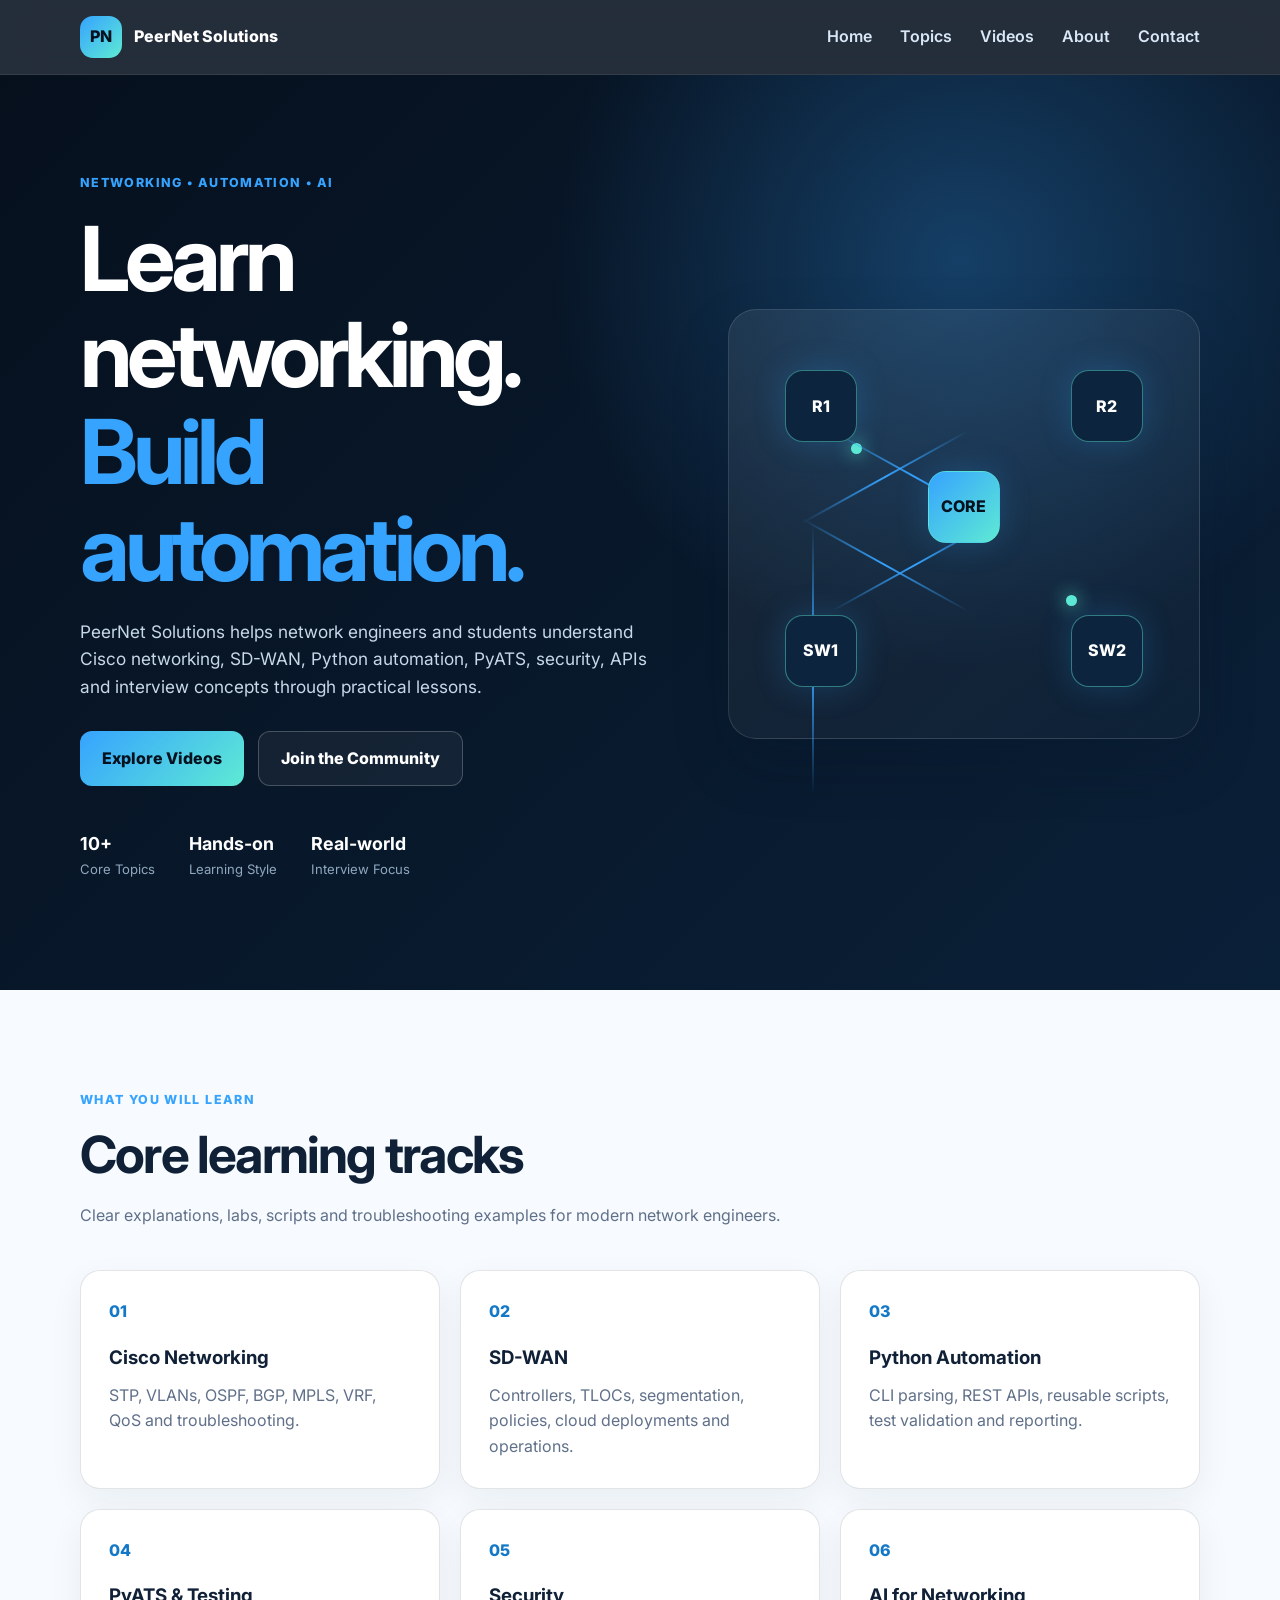
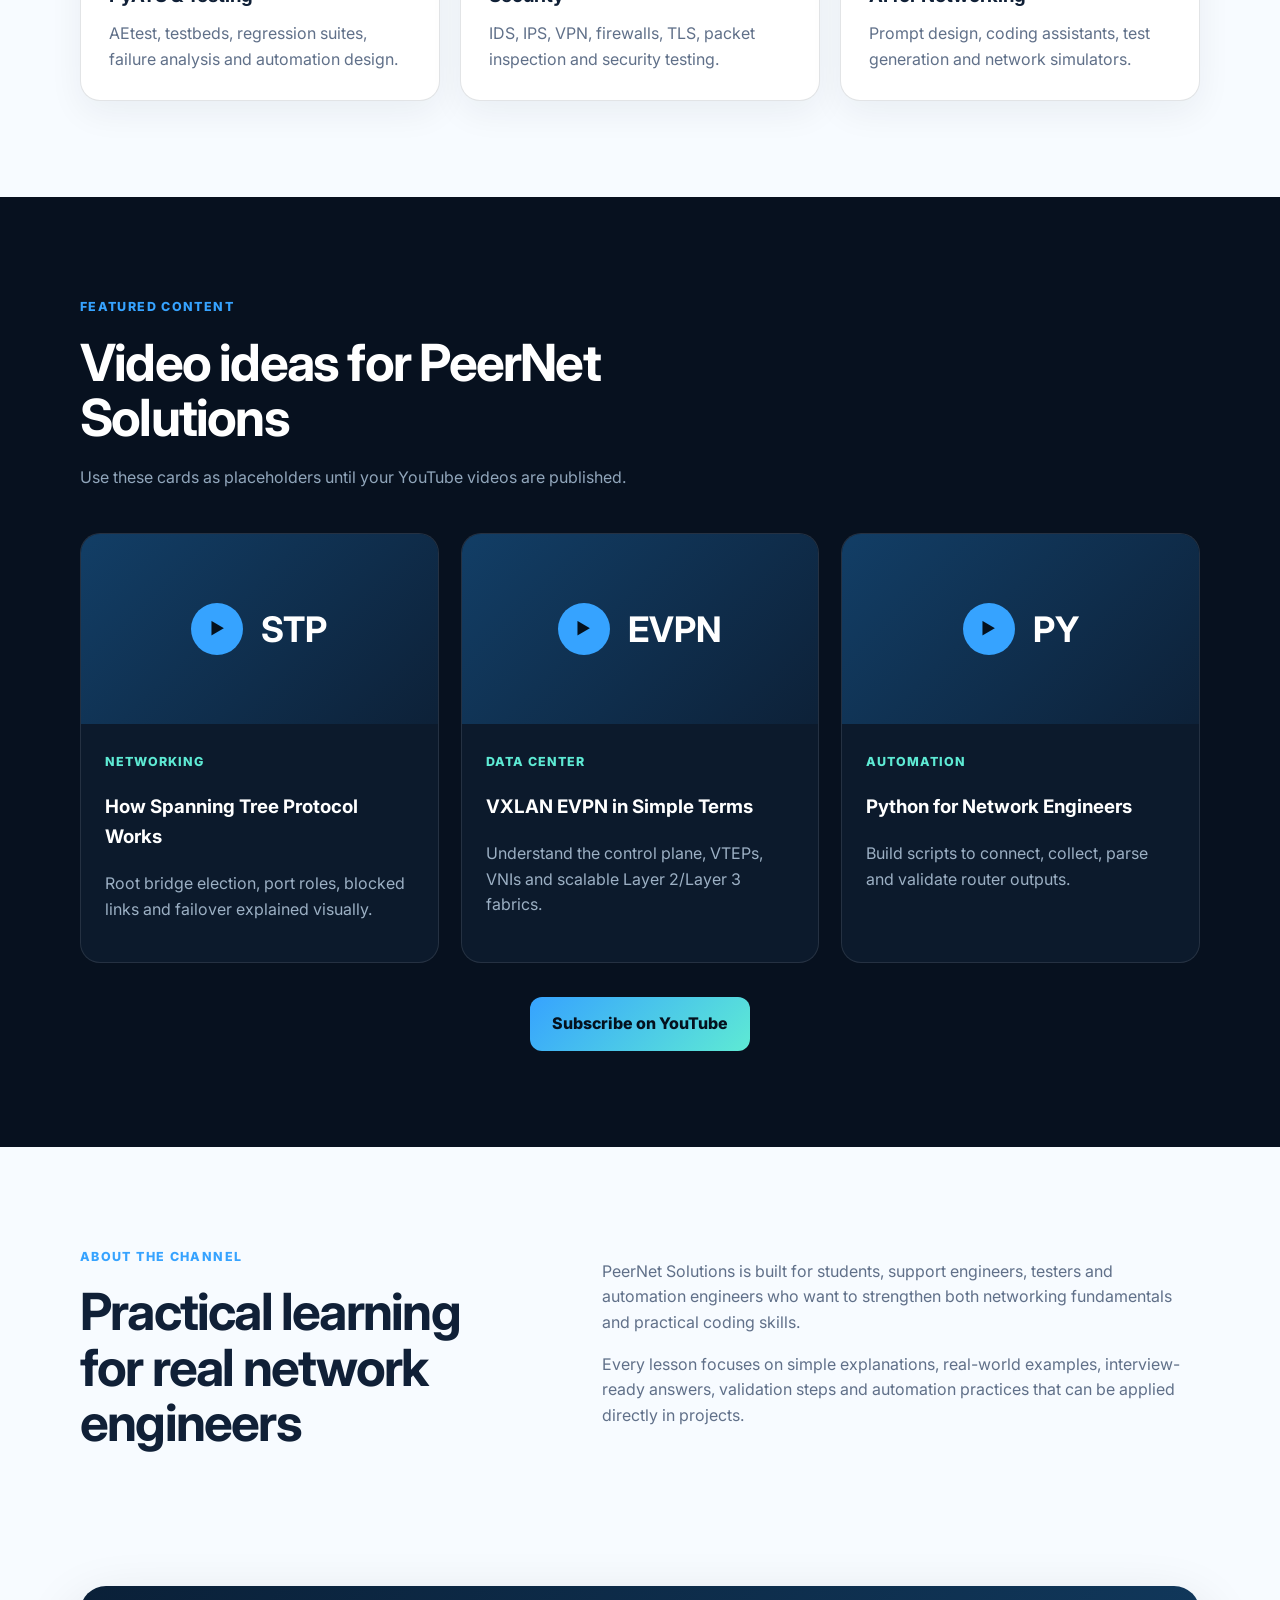
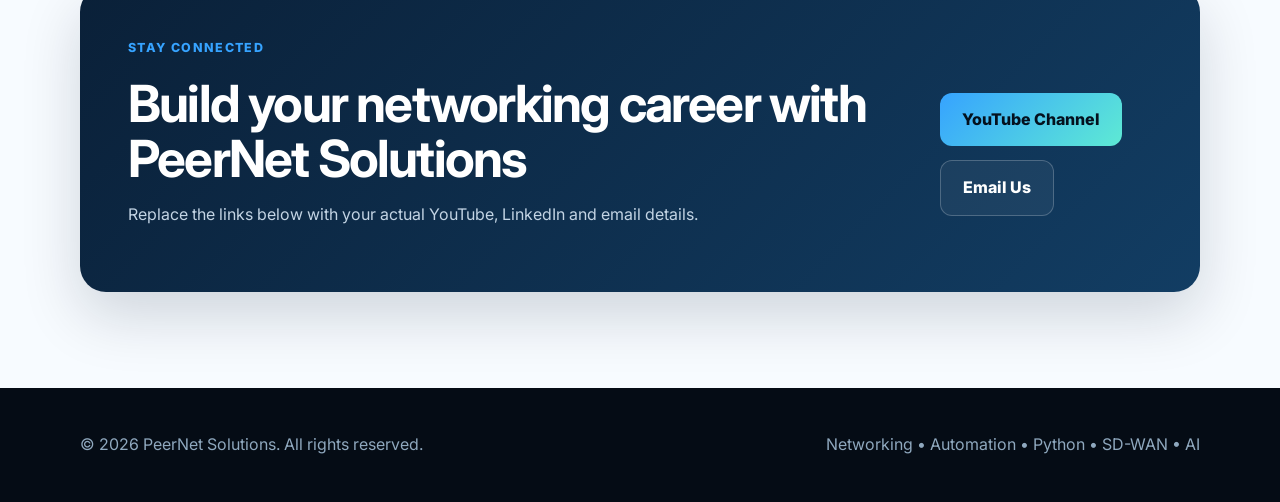
==== index.html @ da724062 "PeerNet Solutions website" ====
<!DOCTYPE html>
<html lang="en">
<head>
  <meta charset="UTF-8" />
  <meta name="viewport" content="width=device-width, initial-scale=1.0" />
  <meta name="description" content="PeerNet Solutions - Networking, Python Automation, SD-WAN, Security, AI and Interview Preparation." />
  <title>PeerNet Solutions</title>
  <link rel="preconnect" href="https://fonts.googleapis.com">
  <link rel="preconnect" href="https://fonts.gstatic.com" crossorigin>
  <link href="https://fonts.googleapis.com/css2?family=Inter:wght@400;500;600;700;800&display=swap" rel="stylesheet">
  <link rel="stylesheet" href="styles.css" />
</head>
<body>
  <header class="site-header">
    <div class="container nav-wrap">
      <a class="brand" href="#home" aria-label="PeerNet Solutions home">
        <span class="brand-mark">PN</span>
        <span>PeerNet Solutions</span>
      </a>
      <button class="menu-toggle" aria-label="Toggle navigation">☰</button>
      <nav class="nav-links">
        <a href="#home">Home</a>
        <a href="#topics">Topics</a>
        <a href="#videos">Videos</a>
        <a href="#about">About</a>
        <a href="#contact">Contact</a>
      </nav>
    </div>
  </header>

  <main>
    <section id="home" class="hero">
      <div class="container hero-grid">
        <div class="hero-copy">
          <span class="eyebrow">Networking • Automation • AI</span>
          <h1>Learn networking.<br><span>Build automation.</span></h1>
          <p>
            PeerNet Solutions helps network engineers and students understand Cisco networking,
            SD-WAN, Python automation, PyATS, security, APIs and interview concepts through practical lessons.
          </p>
          <div class="hero-actions">
            <a class="btn btn-primary" href="#videos">Explore Videos</a>
            <a class="btn btn-secondary" href="#contact">Join the Community</a>
          </div>
          <div class="hero-stats">
            <div><strong>10+</strong><span>Core Topics</span></div>
            <div><strong>Hands-on</strong><span>Learning Style</span></div>
            <div><strong>Real-world</strong><span>Interview Focus</span></div>
          </div>
        </div>
        <div class="hero-visual" aria-label="Network topology illustration">
          <div class="network-card">
            <div class="node core">CORE</div>
            <div class="node left-top">R1</div>
            <div class="node right-top">R2</div>
            <div class="node left-bottom">SW1</div>
            <div class="node right-bottom">SW2</div>
            <span class="line l1"></span><span class="line l2"></span>
            <span class="line l3"></span><span class="line l4"></span>
            <span class="line l5"></span>
            <div class="pulse p1"></div><div class="pulse p2"></div>
          </div>
        </div>
      </div>
    </section>

    <section id="topics" class="section">
      <div class="container">
        <div class="section-heading">
          <span class="eyebrow">What you will learn</span>
          <h2>Core learning tracks</h2>
          <p>Clear explanations, labs, scripts and troubleshooting examples for modern network engineers.</p>
        </div>
        <div class="cards-grid">
          <article class="topic-card"><span>01</span><h3>Cisco Networking</h3><p>STP, VLANs, OSPF, BGP, MPLS, VRF, QoS and troubleshooting.</p></article>
          <article class="topic-card"><span>02</span><h3>SD-WAN</h3><p>Controllers, TLOCs, segmentation, policies, cloud deployments and operations.</p></article>
          <article class="topic-card"><span>03</span><h3>Python Automation</h3><p>CLI parsing, REST APIs, reusable scripts, test validation and reporting.</p></article>
          <article class="topic-card"><span>04</span><h3>PyATS & Testing</h3><p>AEtest, testbeds, regression suites, failure analysis and automation design.</p></article>
          <article class="topic-card"><span>05</span><h3>Security</h3><p>IDS, IPS, VPN, firewalls, TLS, packet inspection and security testing.</p></article>
          <article class="topic-card"><span>06</span><h3>AI for Networking</h3><p>Prompt design, coding assistants, test generation and network simulators.</p></article>
        </div>
      </div>
    </section>

    <section id="videos" class="section section-dark">
      <div class="container">
        <div class="section-heading light">
          <span class="eyebrow">Featured content</span>
          <h2>Video ideas for PeerNet Solutions</h2>
          <p>Use these cards as placeholders until your YouTube videos are published.</p>
        </div>
        <div class="video-grid">
          <article class="video-card">
            <div class="video-thumb"><span class="play">▶</span><strong>STP</strong></div>
            <div class="video-body"><span>Networking</span><h3>How Spanning Tree Protocol Works</h3><p>Root bridge election, port roles, blocked links and failover explained visually.</p></div>
          </article>
          <article class="video-card">
            <div class="video-thumb"><span class="play">▶</span><strong>EVPN</strong></div>
            <div class="video-body"><span>Data Center</span><h3>VXLAN EVPN in Simple Terms</h3><p>Understand the control plane, VTEPs, VNIs and scalable Layer 2/Layer 3 fabrics.</p></div>
          </article>
          <article class="video-card">
            <div class="video-thumb"><span class="play">▶</span><strong>PY</strong></div>
            <div class="video-body"><span>Automation</span><h3>Python for Network Engineers</h3><p>Build scripts to connect, collect, parse and validate router outputs.</p></div>
          </article>
        </div>
        <div class="center"><a class="btn btn-primary" href="#contact">Subscribe on YouTube</a></div>
      </div>
    </section>

    <section id="about" class="section">
      <div class="container about-grid">
        <div>
          <span class="eyebrow">About the channel</span>
          <h2>Practical learning for real network engineers</h2>
        </div>
        <div class="about-copy">
          <p>
            PeerNet Solutions is built for students, support engineers, testers and automation engineers
            who want to strengthen both networking fundamentals and practical coding skills.
          </p>
          <p>
            Every lesson focuses on simple explanations, real-world examples, interview-ready answers,
            validation steps and automation practices that can be applied directly in projects.
          </p>
        </div>
      </div>
    </section>

    <section id="contact" class="section contact-section">
      <div class="container contact-card">
        <div>
          <span class="eyebrow">Stay connected</span>
          <h2>Build your networking career with PeerNet Solutions</h2>
          <p>Replace the links below with your actual YouTube, LinkedIn and email details.</p>
        </div>
        <div class="contact-actions">
          <a class="btn btn-primary" href="https://www.youtube.com/" target="_blank" rel="noopener">YouTube Channel</a>
          <a class="btn btn-secondary" href="mailto:hello@peernetsolutions.com">Email Us</a>
        </div>
      </div>
    </section>
  </main>

  <footer>
    <div class="container footer-wrap">
      <p>© <span id="year"></span> PeerNet Solutions. All rights reserved.</p>
      <p>Networking • Automation • Python • SD-WAN • AI</p>
    </div>
  </footer>

  <script src="script.js"></script>
</body>
</html>
---- styles.css ----
:root {
  --bg: #07111f;
  --bg-soft: #0c1a2c;
  --card: #10233b;
  --text: #102037;
  --muted: #607089;
  --white: #ffffff;
  --primary: #36a3ff;
  --primary-dark: #1378c7;
  --accent: #5eead4;
  --border: rgba(16, 32, 55, 0.12);
  --shadow: 0 24px 60px rgba(6, 19, 35, 0.16);
}
* { box-sizing: border-box; }
html { scroll-behavior: smooth; }
body { margin: 0; font-family: Inter, system-ui, sans-serif; color: var(--text); background: #f7fbff; line-height: 1.6; }
a { color: inherit; text-decoration: none; }
.container { width: min(1120px, calc(100% - 40px)); margin: 0 auto; }
.site-header { position: sticky; top: 0; z-index: 100; background: rgba(7,17,31,.88); backdrop-filter: blur(16px); border-bottom: 1px solid rgba(255,255,255,.08); }
.nav-wrap { min-height: 74px; display: flex; align-items: center; justify-content: space-between; }
.brand { display: flex; align-items: center; gap: 12px; color: white; font-weight: 800; }
.brand-mark { display: grid; place-items: center; width: 42px; height: 42px; border-radius: 13px; background: linear-gradient(135deg, var(--primary), var(--accent)); color: #04111e; }
.nav-links { display: flex; gap: 28px; color: #d9e8f7; font-weight: 600; }
.nav-links a:hover { color: white; }
.menu-toggle { display:none; background:none; border:0; color:white; font-size:28px; }
.hero { color: white; background: radial-gradient(circle at 75% 20%, rgba(54,163,255,.28), transparent 34%), linear-gradient(135deg, #06101d, #0a2038); padding: 94px 0 110px; overflow:hidden; }
.hero-grid { display:grid; grid-template-columns: 1.1fr .9fr; align-items:center; gap:70px; }
.eyebrow { display:inline-block; color: var(--primary); font-weight:800; letter-spacing:.11em; text-transform:uppercase; font-size:.78rem; }
.hero h1, .section h2 { margin:16px 0 20px; line-height:1.08; }
.hero h1 { font-size: clamp(3rem, 7vw, 5.8rem); letter-spacing:-.055em; }
.hero h1 span { color: var(--primary); }
.hero p { font-size:1.08rem; color:#c7d8e8; max-width:670px; }
.hero-actions, .contact-actions { display:flex; flex-wrap:wrap; gap:14px; margin-top:30px; }
.btn { display:inline-flex; align-items:center; justify-content:center; padding:14px 22px; border-radius:12px; font-weight:800; transition:.2s ease; }
.btn:hover { transform: translateY(-2px); }
.btn-primary { color:#04111e; background:linear-gradient(135deg,var(--primary),var(--accent)); }
.btn-secondary { color:inherit; border:1px solid rgba(255,255,255,.22); background:rgba(255,255,255,.05); }
.hero-stats { display:flex; gap:34px; margin-top:44px; }
.hero-stats div { display:flex; flex-direction:column; }
.hero-stats strong { font-size:1.12rem; }
.hero-stats span { color:#8fa8be; font-size:.82rem; }
.network-card { position:relative; min-height:430px; border:1px solid rgba(255,255,255,.12); border-radius:28px; background:linear-gradient(145deg,rgba(255,255,255,.08),rgba(255,255,255,.02)); box-shadow:var(--shadow); }
.node { position:absolute; z-index:3; width:72px; height:72px; display:grid; place-items:center; border-radius:18px; background:#0c243d; border:1px solid rgba(94,234,212,.45); box-shadow:0 0 32px rgba(54,163,255,.22); font-weight:800; }
.core { left:50%; top:46%; transform:translate(-50%,-50%); background:linear-gradient(135deg,var(--primary),var(--accent)); color:#04111e; }
.left-top{left:12%;top:14%}.right-top{right:12%;top:14%}.left-bottom{left:12%;bottom:12%}.right-bottom{right:12%;bottom:12%}
.line { position:absolute; z-index:1; height:2px; background:linear-gradient(90deg,transparent,var(--primary),transparent); transform-origin:left center; }
.l1{width:190px;left:22%;top:28%;transform:rotate(29deg)}.l2{width:190px;left:51%;top:28%;transform:rotate(151deg)}.l3{width:190px;left:22%;top:70%;transform:rotate(-29deg)}.l4{width:190px;left:51%;top:70%;transform:rotate(209deg)}.l5{width:270px;left:18%;top:50%;transform:rotate(90deg)}
.pulse { position:absolute; width:11px; height:11px; border-radius:50%; background:var(--accent); box-shadow:0 0 18px var(--accent); animation:pulse 2.4s infinite ease-in-out; }.p1{left:26%;top:31%}.p2{right:26%;bottom:31%;animation-delay:1.2s}
@keyframes pulse { 0%,100%{transform:scale(.8);opacity:.4}50%{transform:scale(1.45);opacity:1} }
.section { padding:96px 0; }
.section-heading { max-width:700px; margin-bottom:42px; }
.section h2 { font-size:clamp(2rem,4vw,3.4rem); letter-spacing:-.035em; }
.section-heading p, .about-copy p { color:var(--muted); }
.cards-grid { display:grid; grid-template-columns:repeat(3,1fr); gap:20px; }
.topic-card { padding:28px; background:white; border:1px solid var(--border); border-radius:20px; box-shadow:0 12px 35px rgba(8,29,51,.06); }
.topic-card span { color:var(--primary-dark); font-weight:800; }
.topic-card h3 { margin:18px 0 10px; }
.topic-card p { color:var(--muted); margin:0; }
.section-dark { background:var(--bg); color:white; }
.section-heading.light p { color:#91a6bb; }
.video-grid { display:grid; grid-template-columns:repeat(3,1fr); gap:22px; }
.video-card { overflow:hidden; border:1px solid rgba(255,255,255,.1); border-radius:20px; background:var(--bg-soft); }
.video-thumb { min-height:190px; display:flex; align-items:center; justify-content:center; gap:18px; background:linear-gradient(135deg,#123e66,#0d2138); font-size:2.2rem; }
.play { display:grid; place-items:center; width:52px; height:52px; border-radius:50%; background:var(--primary); color:#04111e; font-size:1rem; }
.video-body { padding:24px; }
.video-body span { color:var(--accent); font-size:.78rem; font-weight:800; text-transform:uppercase; letter-spacing:.08em; }
.video-body p { color:#9cb0c4; }
.center { text-align:center; margin-top:34px; }
.about-grid { display:grid; grid-template-columns:.85fr 1.15fr; gap:80px; align-items:start; }
.contact-section { padding-top:20px; }
.contact-card { padding:48px; display:flex; align-items:center; justify-content:space-between; gap:30px; border-radius:26px; color:white; background:linear-gradient(135deg,#0a2038,#123d63); box-shadow:var(--shadow); }
.contact-card h2 { margin-bottom:10px; }.contact-card p{color:#c3d4e4}.contact-card .btn-secondary{color:white}
footer { background:#050c15; color:#8fa8be; padding:28px 0; }
.footer-wrap { display:flex; justify-content:space-between; gap:20px; }
@media(max-width:900px){.hero-grid,.about-grid{grid-template-columns:1fr}.cards-grid,.video-grid{grid-template-columns:1fr 1fr}.hero-visual{max-width:620px}.contact-card{align-items:flex-start;flex-direction:column}.nav-links{display:none;position:absolute;top:74px;left:0;right:0;padding:20px;background:#07111f;flex-direction:column}.nav-links.open{display:flex}.menu-toggle{display:block}}
@media(max-width:620px){.cards-grid,.video-grid{grid-template-columns:1fr}.hero{padding-top:70px}.hero-stats{flex-direction:column;gap:12px}.network-card{min-height:340px}.line{display:none}.contact-card{padding:30px}.footer-wrap{flex-direction:column}.container{width:min(100% - 26px,1120px)}}
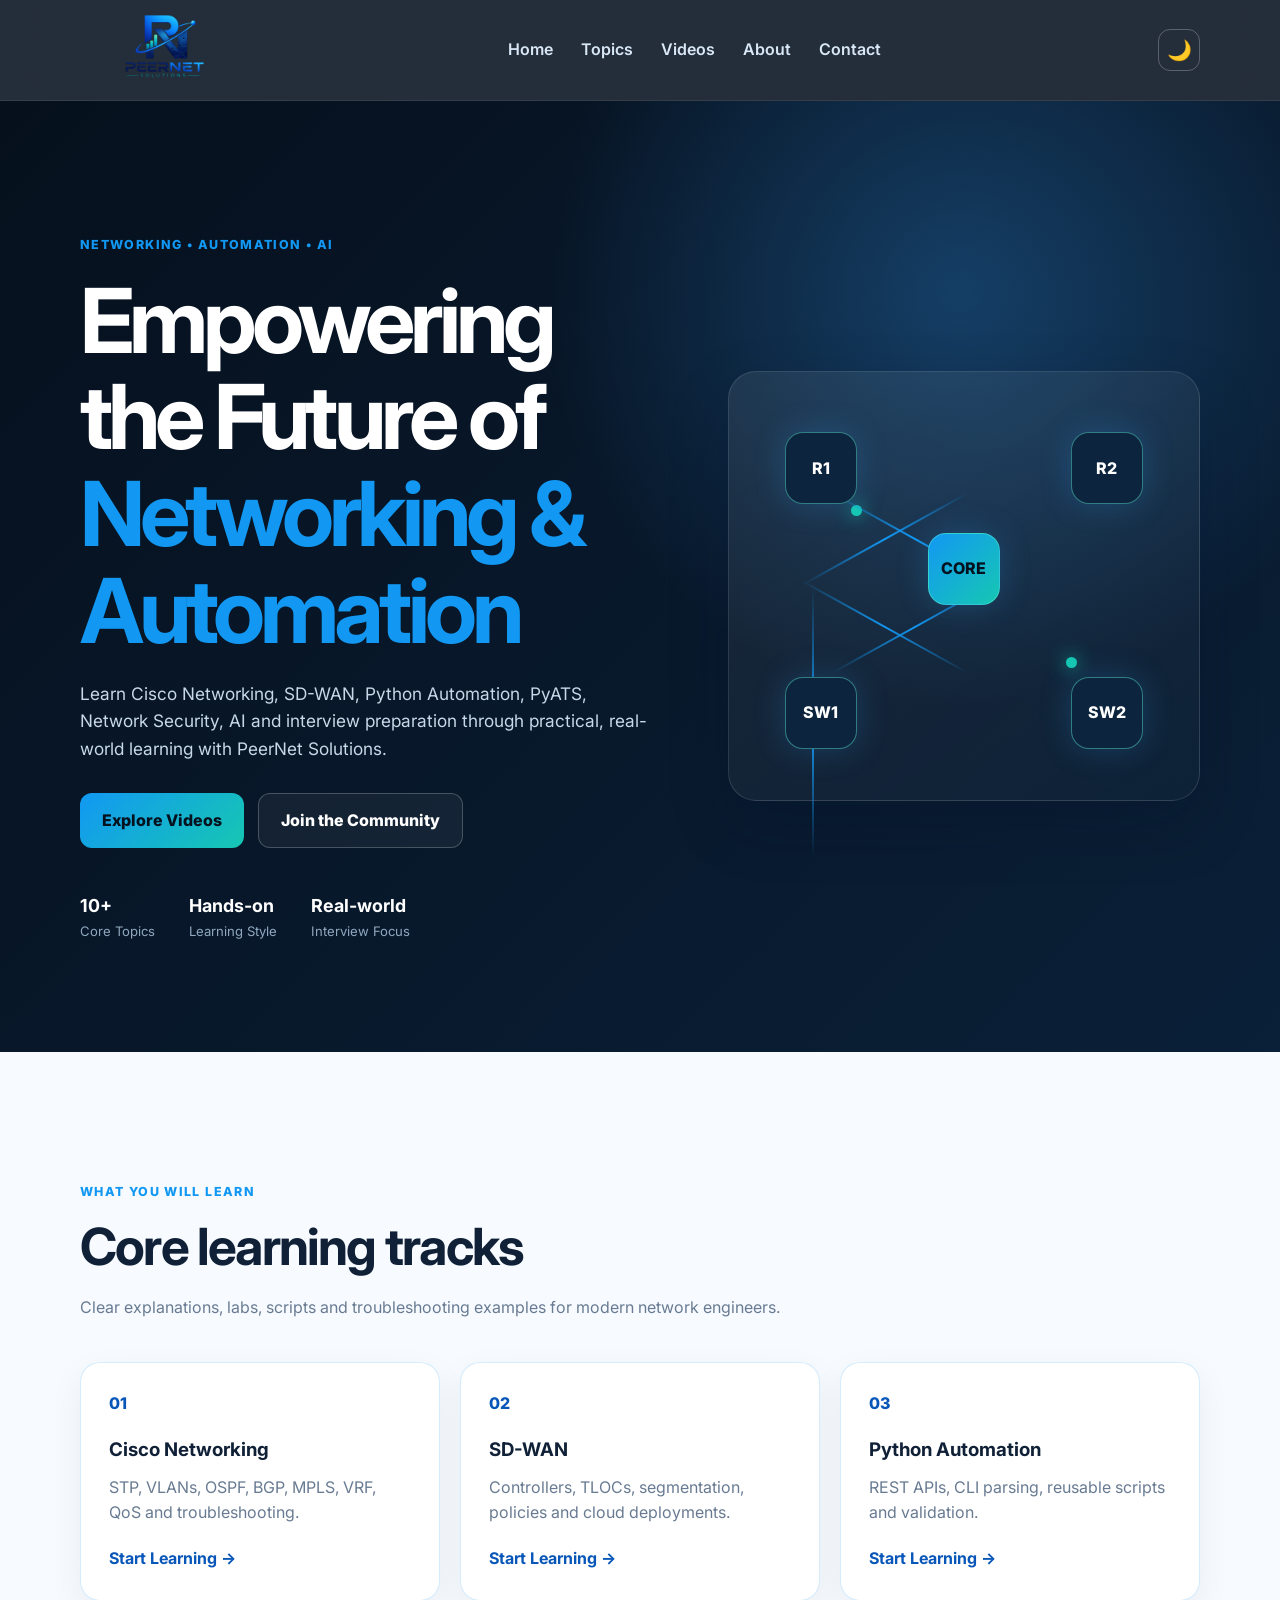
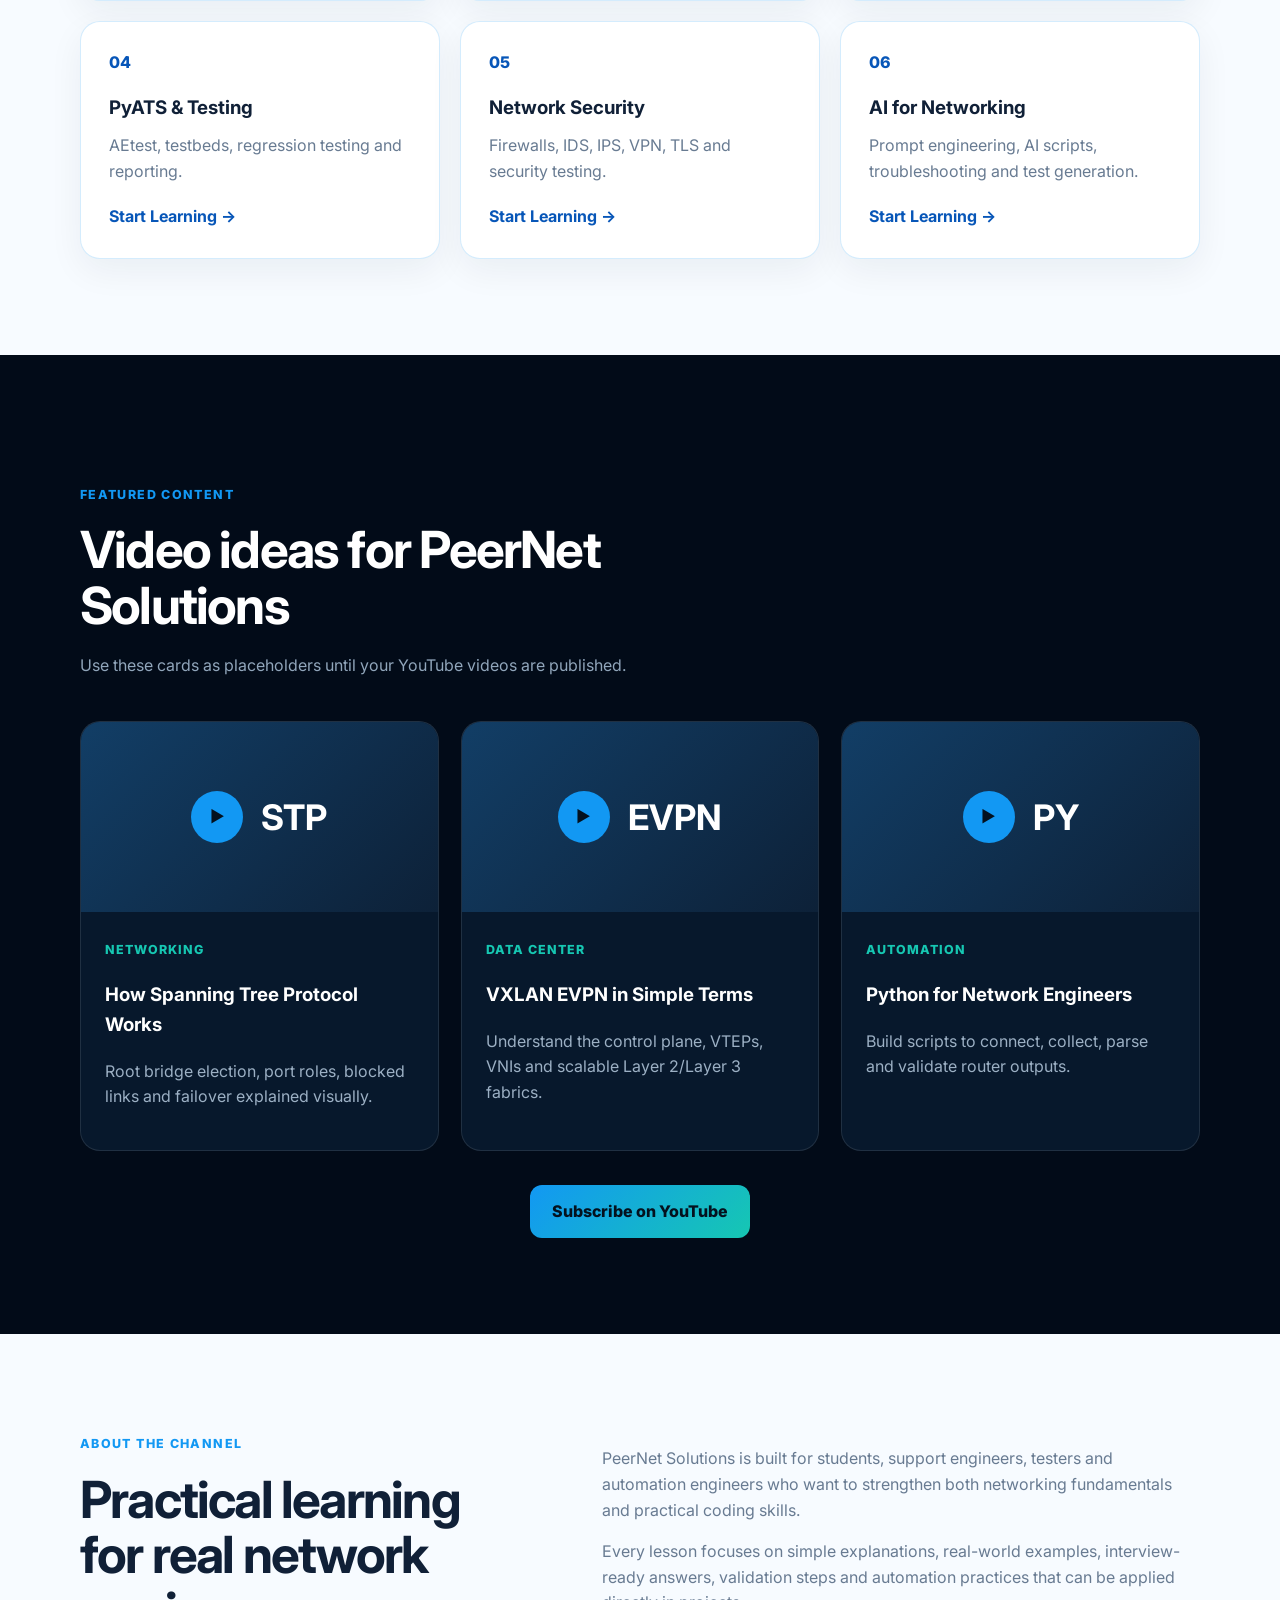
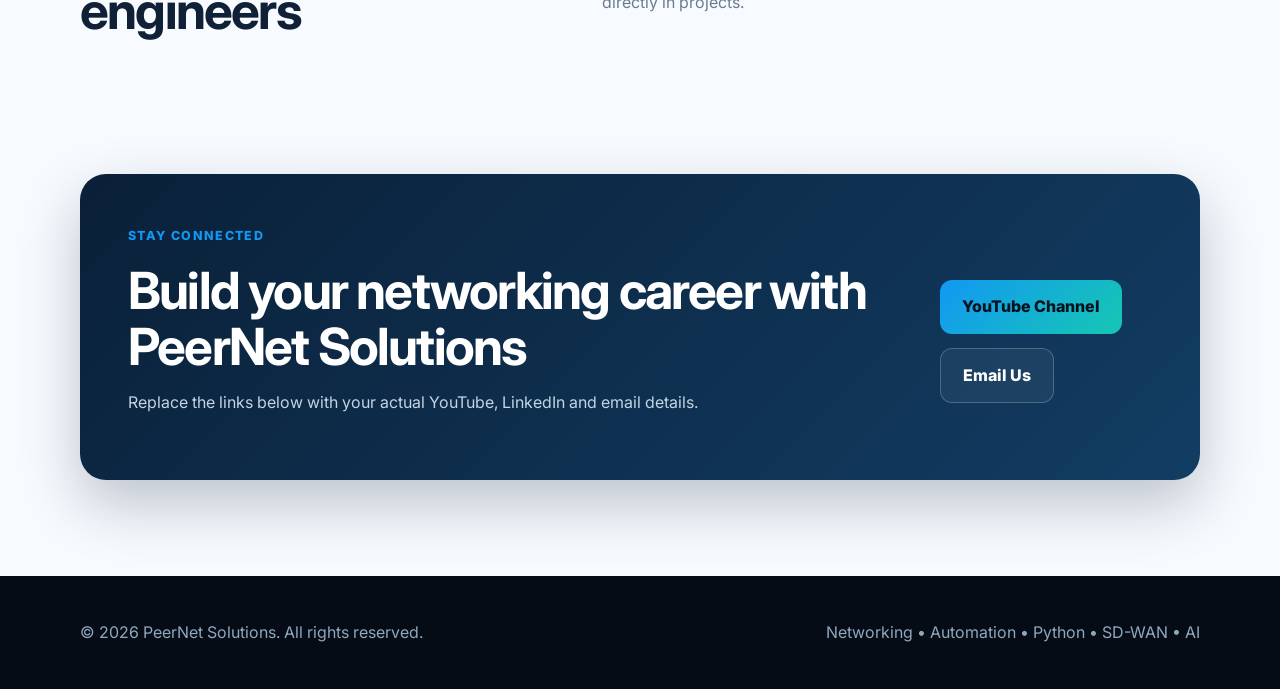
==== commit 1dcde459: "PeerNet website redesign with new learning pages" ====
--- a/index.html
+++ b/index.html
@@ -8,61 +8,102 @@
   <link rel="preconnect" href="https://fonts.googleapis.com">
   <link rel="preconnect" href="https://fonts.gstatic.com" crossorigin>
   <link href="https://fonts.googleapis.com/css2?family=Inter:wght@400;500;600;700;800&display=swap" rel="stylesheet">
+  <link rel="icon" type="image/png" href="images/favicon.png">
   <link rel="stylesheet" href="styles.css" />
 </head>
 <body>
   <header class="site-header">
-    <div class="container nav-wrap">
-      <a class="brand" href="#home" aria-label="PeerNet Solutions home">
-        <span class="brand-mark">PN</span>
-        <span>PeerNet Solutions</span>
-      </a>
-      <button class="menu-toggle" aria-label="Toggle navigation">☰</button>
-      <nav class="nav-links">
-        <a href="#home">Home</a>
-        <a href="#topics">Topics</a>
-        <a href="#videos">Videos</a>
-        <a href="#about">About</a>
-        <a href="#contact">Contact</a>
-      </nav>
+  <div class="container nav-wrap">
+    <a class="brand" href="#home" aria-label="PeerNet Solutions home">
+      <img
+        src="images/PeerNet Solutions.png"
+        alt="PeerNet Solutions"
+        class="brand-logo"
+      >
+    </a>
+
+    <nav class="nav-links" aria-label="Primary navigation">
+      <a href="#home">Home</a>
+      <a href="#topics">Topics</a>
+      <a href="#videos">Videos</a>
+      <a href="#about">About</a>
+      <a href="#contact">Contact</a>
+    </nav>
+        <button
+      id="themeToggle"
+      class="theme-toggle"
+      type="button"
+      aria-label="Toggle dark and light theme"
+    >
+      🌙
+    </button>
+  </div>
+</header>
+
+  <main>
+<section id="home" class="hero">
+  <div class="container hero-grid">
+
+    <div class="hero-copy">
+      <span class="eyebrow">
+        Networking • Automation • AI
+      </span>
+
+      <h1>
+        Empowering the Future of<br>
+        <span>Networking & Automation</span>
+      </h1>
+
+      <p>
+        Learn Cisco Networking, SD-WAN, Python Automation, PyATS,
+        Network Security, AI and interview preparation through practical,
+        real-world learning with PeerNet Solutions.
+      </p>
+
+      <div class="hero-actions">
+        <a class="btn btn-primary" href="#videos">Explore Videos</a>
+        <a class="btn btn-secondary" href="#contact">Join the Community</a>
+      </div>
+
+      <div class="hero-stats">
+        <div>
+          <strong>10+</strong>
+          <span>Core Topics</span>
+        </div>
+
+        <div>
+          <strong>Hands-on</strong>
+          <span>Learning Style</span>
+        </div>
+
+        <div>
+          <strong>Real-world</strong>
+          <span>Interview Focus</span>
+        </div>
+      </div>
     </div>
-  </header>
-
-  <main>
-    <section id="home" class="hero">
-      <div class="container hero-grid">
-        <div class="hero-copy">
-          <span class="eyebrow">Networking • Automation • AI</span>
-          <h1>Learn networking.<br><span>Build automation.</span></h1>
-          <p>
-            PeerNet Solutions helps network engineers and students understand Cisco networking,
-            SD-WAN, Python automation, PyATS, security, APIs and interview concepts through practical lessons.
-          </p>
-          <div class="hero-actions">
-            <a class="btn btn-primary" href="#videos">Explore Videos</a>
-            <a class="btn btn-secondary" href="#contact">Join the Community</a>
-          </div>
-          <div class="hero-stats">
-            <div><strong>10+</strong><span>Core Topics</span></div>
-            <div><strong>Hands-on</strong><span>Learning Style</span></div>
-            <div><strong>Real-world</strong><span>Interview Focus</span></div>
-          </div>
-        </div>
-        <div class="hero-visual" aria-label="Network topology illustration">
-          <div class="network-card">
-            <div class="node core">CORE</div>
-            <div class="node left-top">R1</div>
-            <div class="node right-top">R2</div>
-            <div class="node left-bottom">SW1</div>
-            <div class="node right-bottom">SW2</div>
-            <span class="line l1"></span><span class="line l2"></span>
-            <span class="line l3"></span><span class="line l4"></span>
-            <span class="line l5"></span>
-            <div class="pulse p1"></div><div class="pulse p2"></div>
-          </div>
-        </div>
-      </div>
-    </section>
+
+    <div class="hero-visual" aria-label="Network topology illustration">
+      <div class="network-card">
+        <div class="node core">CORE</div>
+        <div class="node left-top">R1</div>
+        <div class="node right-top">R2</div>
+        <div class="node left-bottom">SW1</div>
+        <div class="node right-bottom">SW2</div>
+
+        <span class="line l1"></span>
+        <span class="line l2"></span>
+        <span class="line l3"></span>
+        <span class="line l4"></span>
+        <span class="line l5"></span>
+
+        <div class="pulse p1"></div>
+        <div class="pulse p2"></div>
+      </div>
+    </div>
+
+  </div>
+</section>
 
     <section id="topics" class="section">
       <div class="container">
@@ -72,12 +113,45 @@
           <p>Clear explanations, labs, scripts and troubleshooting examples for modern network engineers.</p>
         </div>
         <div class="cards-grid">
-          <article class="topic-card"><span>01</span><h3>Cisco Networking</h3><p>STP, VLANs, OSPF, BGP, MPLS, VRF, QoS and troubleshooting.</p></article>
-          <article class="topic-card"><span>02</span><h3>SD-WAN</h3><p>Controllers, TLOCs, segmentation, policies, cloud deployments and operations.</p></article>
-          <article class="topic-card"><span>03</span><h3>Python Automation</h3><p>CLI parsing, REST APIs, reusable scripts, test validation and reporting.</p></article>
-          <article class="topic-card"><span>04</span><h3>PyATS & Testing</h3><p>AEtest, testbeds, regression suites, failure analysis and automation design.</p></article>
-          <article class="topic-card"><span>05</span><h3>Security</h3><p>IDS, IPS, VPN, firewalls, TLS, packet inspection and security testing.</p></article>
-          <article class="topic-card"><span>06</span><h3>AI for Networking</h3><p>Prompt design, coding assistants, test generation and network simulators.</p></article>
+          <a href="topics/cisco-networking.html" class="topic-card">
+            <span>01</span>
+            <h3>Cisco Networking</h3>
+            <p>STP, VLANs, OSPF, BGP, MPLS, VRF, QoS and troubleshooting.</p>
+            <strong>Start Learning →</strong>
+          </a>
+          <a href="topics/sdwan.html" class="topic-card">
+            <span>02</span>
+            <h3>SD-WAN</h3>
+            <p>Controllers, TLOCs, segmentation, policies and cloud deployments.</p>
+            <strong>Start Learning →</strong>
+          </a>
+
+          <a href="topics/python-automation.html" class="topic-card">
+            <span>03</span>
+            <h3>Python Automation</h3>
+            <p>REST APIs, CLI parsing, reusable scripts and validation.</p>
+            <strong>Start Learning →</strong>
+          </a>
+          <a href="topics/pyats-testing.html" class="topic-card">
+            <span>04</span>
+            <h3>PyATS & Testing</h3>
+            <p>AEtest, testbeds, regression testing and reporting.</p>
+            <strong>Start Learning →</strong>
+          </a>
+
+          <a href="topics/network-security.html" class="topic-card">
+            <span>05</span>
+            <h3>Network Security</h3>
+            <p>Firewalls, IDS, IPS, VPN, TLS and security testing.</p>
+            <strong>Start Learning →</strong>
+          </a>
+
+          <a href="topics/ai-networking.html" class="topic-card">
+            <span>06</span>
+            <h3>AI for Networking</h3>
+            <p>Prompt engineering, AI scripts, troubleshooting and test generation.</p>
+            <strong>Start Learning →</strong>
+          </a>
         </div>
       </div>
     </section>
--- a/styles.css
+++ b/styles.css
@@ -1,4 +1,4 @@
-:root {
+/* :root {
   --bg: #07111f;
   --bg-soft: #0c1a2c;
   --card: #10233b;
@@ -10,20 +10,83 @@
   --accent: #5eead4;
   --border: rgba(16, 32, 55, 0.12);
   --shadow: 0 24px 60px rgba(6, 19, 35, 0.16);
+} */
+:root {
+  --bg: #020b18;
+  --bg-soft: #07182c;
+  --card: #0d223b;
+
+  --text: #102037;
+  --muted: #687b92;
+  --white: #ffffff;
+
+  --primary: #1298f3;
+  --primary-dark: #0756b8;
+  --accent: #16c7b2;
+
+  --border: rgba(18, 152, 243, 0.18);
+  --shadow: 0 24px 60px rgba(0, 16, 40, 0.24);
 }
 * { box-sizing: border-box; }
 html { scroll-behavior: smooth; }
 body { margin: 0; font-family: Inter, system-ui, sans-serif; color: var(--text); background: #f7fbff; line-height: 1.6; }
+/* body { margin: 0; font-family: Inter, system-ui, sans-serif; color: var(--text); background: #abb3be; line-height: 1.6; } */
+
 a { color: inherit; text-decoration: none; }
 .container { width: min(1120px, calc(100% - 40px)); margin: 0 auto; }
 .site-header { position: sticky; top: 0; z-index: 100; background: rgba(7,17,31,.88); backdrop-filter: blur(16px); border-bottom: 1px solid rgba(255,255,255,.08); }
-.nav-wrap { min-height: 74px; display: flex; align-items: center; justify-content: space-between; }
-.brand { display: flex; align-items: center; gap: 12px; color: white; font-weight: 800; }
-.brand-mark { display: grid; place-items: center; width: 42px; height: 42px; border-radius: 13px; background: linear-gradient(135deg, var(--primary), var(--accent)); color: #04111e; }
-.nav-links { display: flex; gap: 28px; color: #d9e8f7; font-weight: 600; }
+.nav-wrap {
+  min-height: 95px;
+  display: flex;
+  align-items: center;
+  justify-content: space-between;
+  gap: 24px;
+}
+
+.brand {
+  display: flex;
+  align-items: center;
+  text-decoration: none;
+  flex-shrink: 0;
+}
+
+/* .brand-logo {
+  display: block;
+  width: 170px;
+  max-height: 100px;
+  height: auto;
+  object-fit: contain;
+} */
+.brand-logo{
+    width:280px;
+    max-height:100px;
+    height:auto;
+    object-fit:contain;
+    transition:0.3s ease;
+}
+
+.brand-logo:hover{
+    transform:scale(1.03);
+}
+.btn-primary {
+  color: #ffffff;
+  background: linear-gradient(
+    135deg,
+    #0756b8,
+    #1298f3,
+    #16c7b2
+  );
+}
+.nav-links {
+  display: flex;
+  align-items: center;
+  gap: 28px;
+  color: #d9e8f7;
+  font-weight: 600;
+}
 .nav-links a:hover { color: white; }
 .menu-toggle { display:none; background:none; border:0; color:white; font-size:28px; }
-.hero { color: white; background: radial-gradient(circle at 75% 20%, rgba(54,163,255,.28), transparent 34%), linear-gradient(135deg, #06101d, #0a2038); padding: 94px 0 110px; overflow:hidden; }
+.hero { color: white; background: radial-gradient(circle at 75% 20%, rgba(54,163,255,.28), transparent 34%), linear-gradient(135deg, #06101d, #0a2038); padding: 130px 0 110px; overflow:hidden; }
 .hero-grid { display:grid; grid-template-columns: 1.1fr .9fr; align-items:center; gap:70px; }
 .eyebrow { display:inline-block; color: var(--primary); font-weight:800; letter-spacing:.11em; text-transform:uppercase; font-size:.78rem; }
 .hero h1, .section h2 { margin:16px 0 20px; line-height:1.08; }
@@ -48,7 +111,7 @@
 .pulse { position:absolute; width:11px; height:11px; border-radius:50%; background:var(--accent); box-shadow:0 0 18px var(--accent); animation:pulse 2.4s infinite ease-in-out; }.p1{left:26%;top:31%}.p2{right:26%;bottom:31%;animation-delay:1.2s}
 @keyframes pulse { 0%,100%{transform:scale(.8);opacity:.4}50%{transform:scale(1.45);opacity:1} }
 .section { padding:96px 0; }
-.section-heading { max-width:700px; margin-bottom:42px; }
+.section-heading {max-width: 700px;margin-top: 30px;margin-bottom: 42px;}
 .section h2 { font-size:clamp(2rem,4vw,3.4rem); letter-spacing:-.035em; }
 .section-heading p, .about-copy p { color:var(--muted); }
 .cards-grid { display:grid; grid-template-columns:repeat(3,1fr); gap:20px; }
@@ -72,5 +135,223 @@
 .contact-card h2 { margin-bottom:10px; }.contact-card p{color:#c3d4e4}.contact-card .btn-secondary{color:white}
 footer { background:#050c15; color:#8fa8be; padding:28px 0; }
 .footer-wrap { display:flex; justify-content:space-between; gap:20px; }
-@media(max-width:900px){.hero-grid,.about-grid{grid-template-columns:1fr}.cards-grid,.video-grid{grid-template-columns:1fr 1fr}.hero-visual{max-width:620px}.contact-card{align-items:flex-start;flex-direction:column}.nav-links{display:none;position:absolute;top:74px;left:0;right:0;padding:20px;background:#07111f;flex-direction:column}.nav-links.open{display:flex}.menu-toggle{display:block}}
 @media(max-width:620px){.cards-grid,.video-grid{grid-template-columns:1fr}.hero{padding-top:70px}.hero-stats{flex-direction:column;gap:12px}.network-card{min-height:340px}.line{display:none}.contact-card{padding:30px}.footer-wrap{flex-direction:column}.container{width:min(100% - 26px,1120px)}}
+@media (max-width: 768px) {
+  .brand-logo {
+    width: 200px;
+    max-height: 75px;
+  }
+}
+.theme-toggle {
+  background: transparent;
+  border: 1px solid rgba(255, 255, 255, 0.25);
+  color: white;
+  width: 42px;
+  height: 42px;
+  border-radius: 12px;
+  cursor: pointer;
+  font-size: 20px;
+  margin-left: 20px;
+}
+
+body.light-theme {
+  background: #f7fbff;
+  color: #102037;
+}
+
+body.dark-theme {
+  background: #020b18;
+  color: #e7f2ff;
+}
+
+body.dark-theme .section {
+  background: #020b18;
+}
+
+body.dark-theme .topic-card {
+  background: #0d223b;
+  color: #ffffff;
+  border-color: rgba(18, 152, 243, 0.2);
+}
+
+body.dark-theme .topic-card p,
+body.dark-theme .section-heading p,
+body.dark-theme .about-copy p {
+  color: #9fb4c9;
+}
+.lesson-hero {
+  padding: 90px 0 70px;
+  color: white;
+  background:
+    radial-gradient(
+      circle at 75% 20%,
+      rgba(54, 163, 255, 0.28),
+      transparent 34%
+    ),
+    linear-gradient(135deg, #06101d, #0a2038);
+}
+
+.lesson-hero h1 {
+  margin: 16px 0;
+  font-size: clamp(2.6rem, 6vw, 5rem);
+  line-height: 1.1;
+}
+
+.lesson-hero p {
+  max-width: 720px;
+  color: #c7d8e8;
+  font-size: 1.08rem;
+}
+
+.lesson-layout {
+  display: grid;
+  grid-template-columns: 240px minmax(0, 1fr);
+  gap: 55px;
+  align-items: start;
+}
+
+.lesson-menu {
+  position: sticky;
+  top: 105px;
+  padding: 24px;
+  background: white;
+  border: 1px solid var(--border);
+  border-radius: 18px;
+  box-shadow: 0 12px 35px rgba(8, 29, 51, 0.06);
+}
+
+.lesson-menu h3 {
+  margin-top: 0;
+}
+
+.lesson-menu a {
+  display: block;
+  padding: 9px 0;
+  color: var(--muted);
+  font-weight: 600;
+}
+
+.lesson-menu a:hover {
+  color: var(--primary-dark);
+}
+
+.lesson-content section {
+  margin-bottom: 65px;
+  scroll-margin-top: 110px;
+}
+
+.lesson-content h2 {
+  margin-top: 0;
+  font-size: 2rem;
+}
+
+.lesson-content h3 {
+  margin-top: 28px;
+}
+
+.lesson-content p,
+.lesson-content li {
+  color: var(--muted);
+}
+
+.lesson-content pre {
+  overflow-x: auto;
+  margin-top: 22px;
+  padding: 22px;
+  color: #d9e8f7;
+  background: #07111f;
+  border-radius: 14px;
+}
+
+.lesson-content code {
+  font-family: Consolas, Monaco, monospace;
+}
+
+.topic-card {
+  display: block;
+  transition: transform 0.2s ease, box-shadow 0.2s ease;
+}
+
+.topic-card:hover {
+  transform: translateY(-5px);
+  box-shadow: 0 18px 45px rgba(8, 29, 51, 0.12);
+}
+
+.topic-card strong {
+  display: inline-block;
+  margin-top: 20px;
+  color: var(--primary-dark);
+}
+@media (max-width: 900px) {
+  .lesson-layout {
+    grid-template-columns: 1fr;
+  }
+
+  .lesson-menu {
+    position: static;
+  }
+}
+
+@media (max-width: 900px) {
+  .hero-grid,
+  .about-grid {
+    grid-template-columns: 1fr;
+  }
+
+  .cards-grid,
+  .video-grid {
+    grid-template-columns: 1fr 1fr;
+  }
+
+  .hero-visual {
+    max-width: 620px;
+  }
+
+  .contact-card {
+    align-items: flex-start;
+    flex-direction: column;
+  }
+
+  .nav-links {
+    display: none;
+    position: absolute;
+    top: 95px;
+    left: 0;
+    right: 0;
+    padding: 20px;
+    background: #07111f;
+    flex-direction: column;
+  }
+
+  .nav-links.open {
+    display: flex;
+  }
+
+  .menu-toggle {
+    display: block;
+  }
+}
+/* Logo Animarion */
+.brand-logo{
+
+width:170px;
+
+animation:pulse 3s infinite;
+
+}
+
+@keyframes pulse{
+
+0%{
+filter:drop-shadow(0 0 0px #00a8ff);
+}
+
+50%{
+filter:drop-shadow(0 0 18px #00a8ff);
+}
+
+100%{
+filter:drop-shadow(0 0 0px #00a8ff);
+}
+
+}
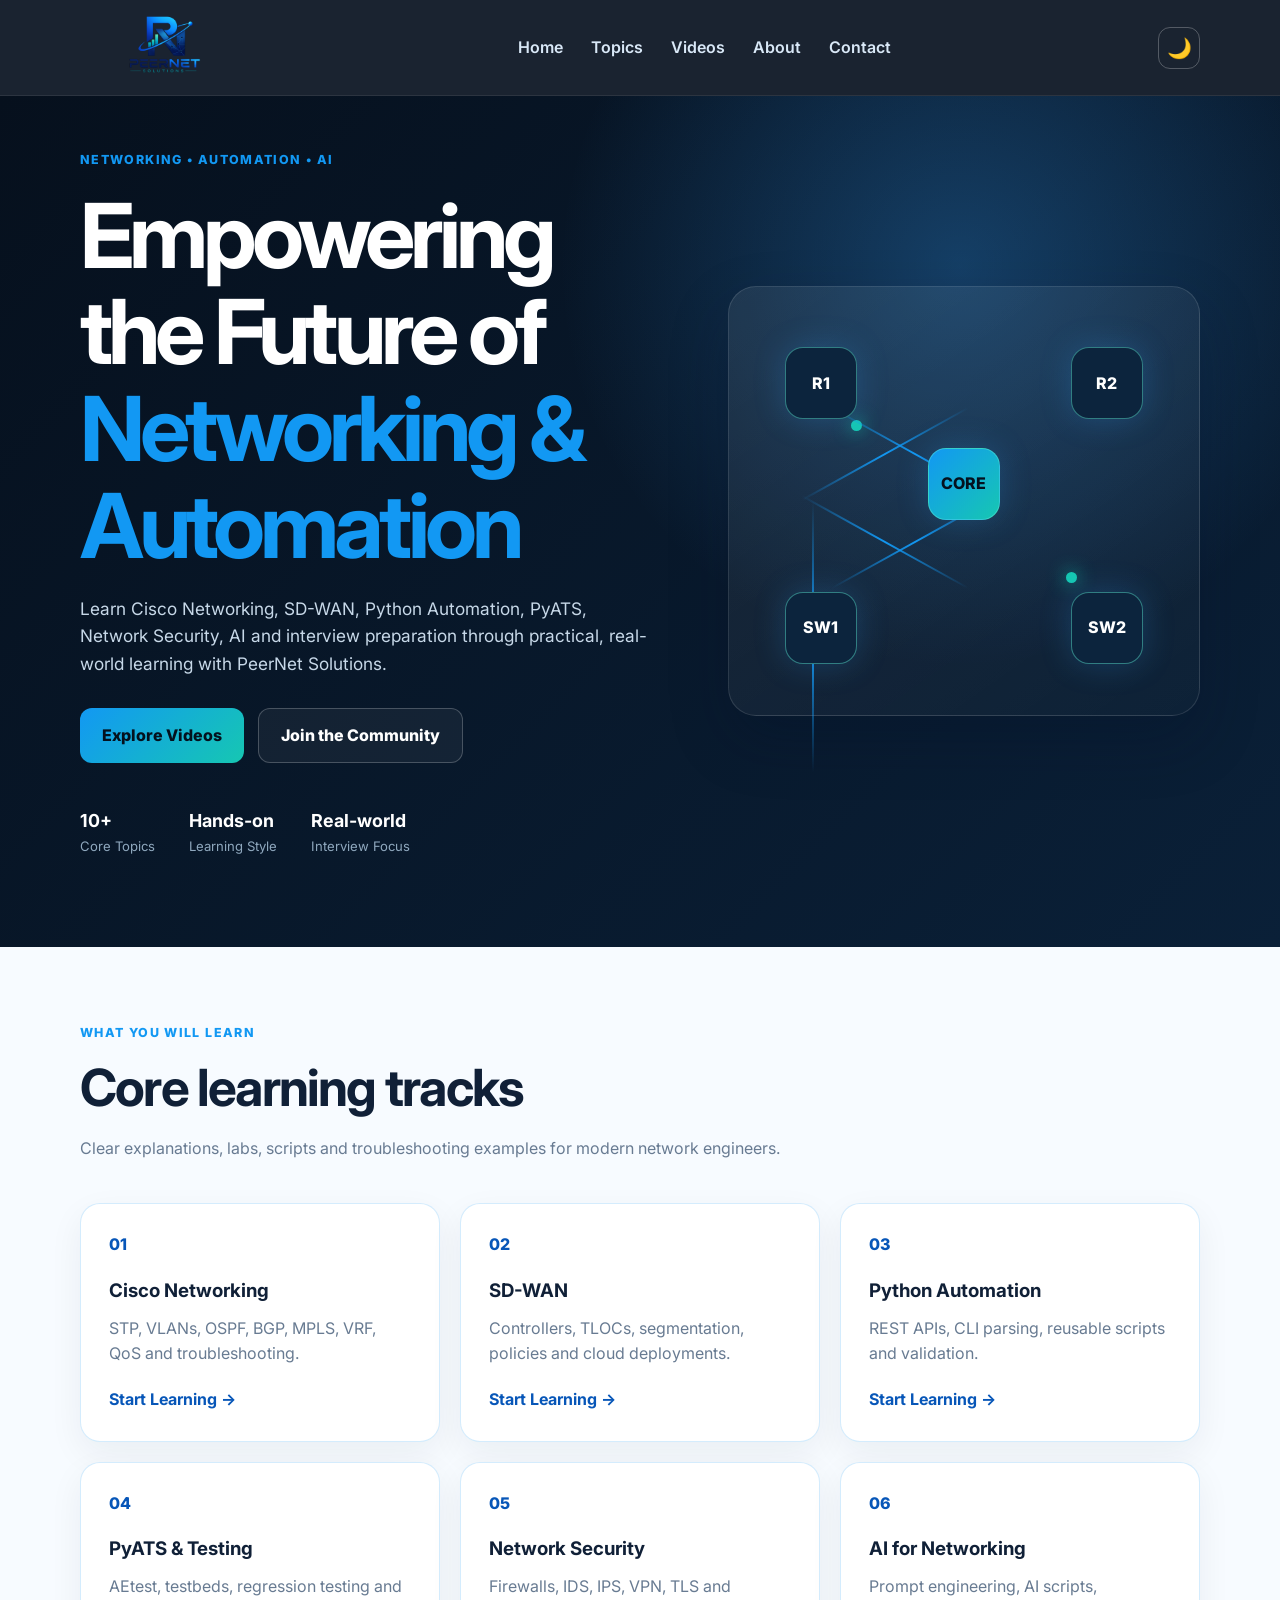
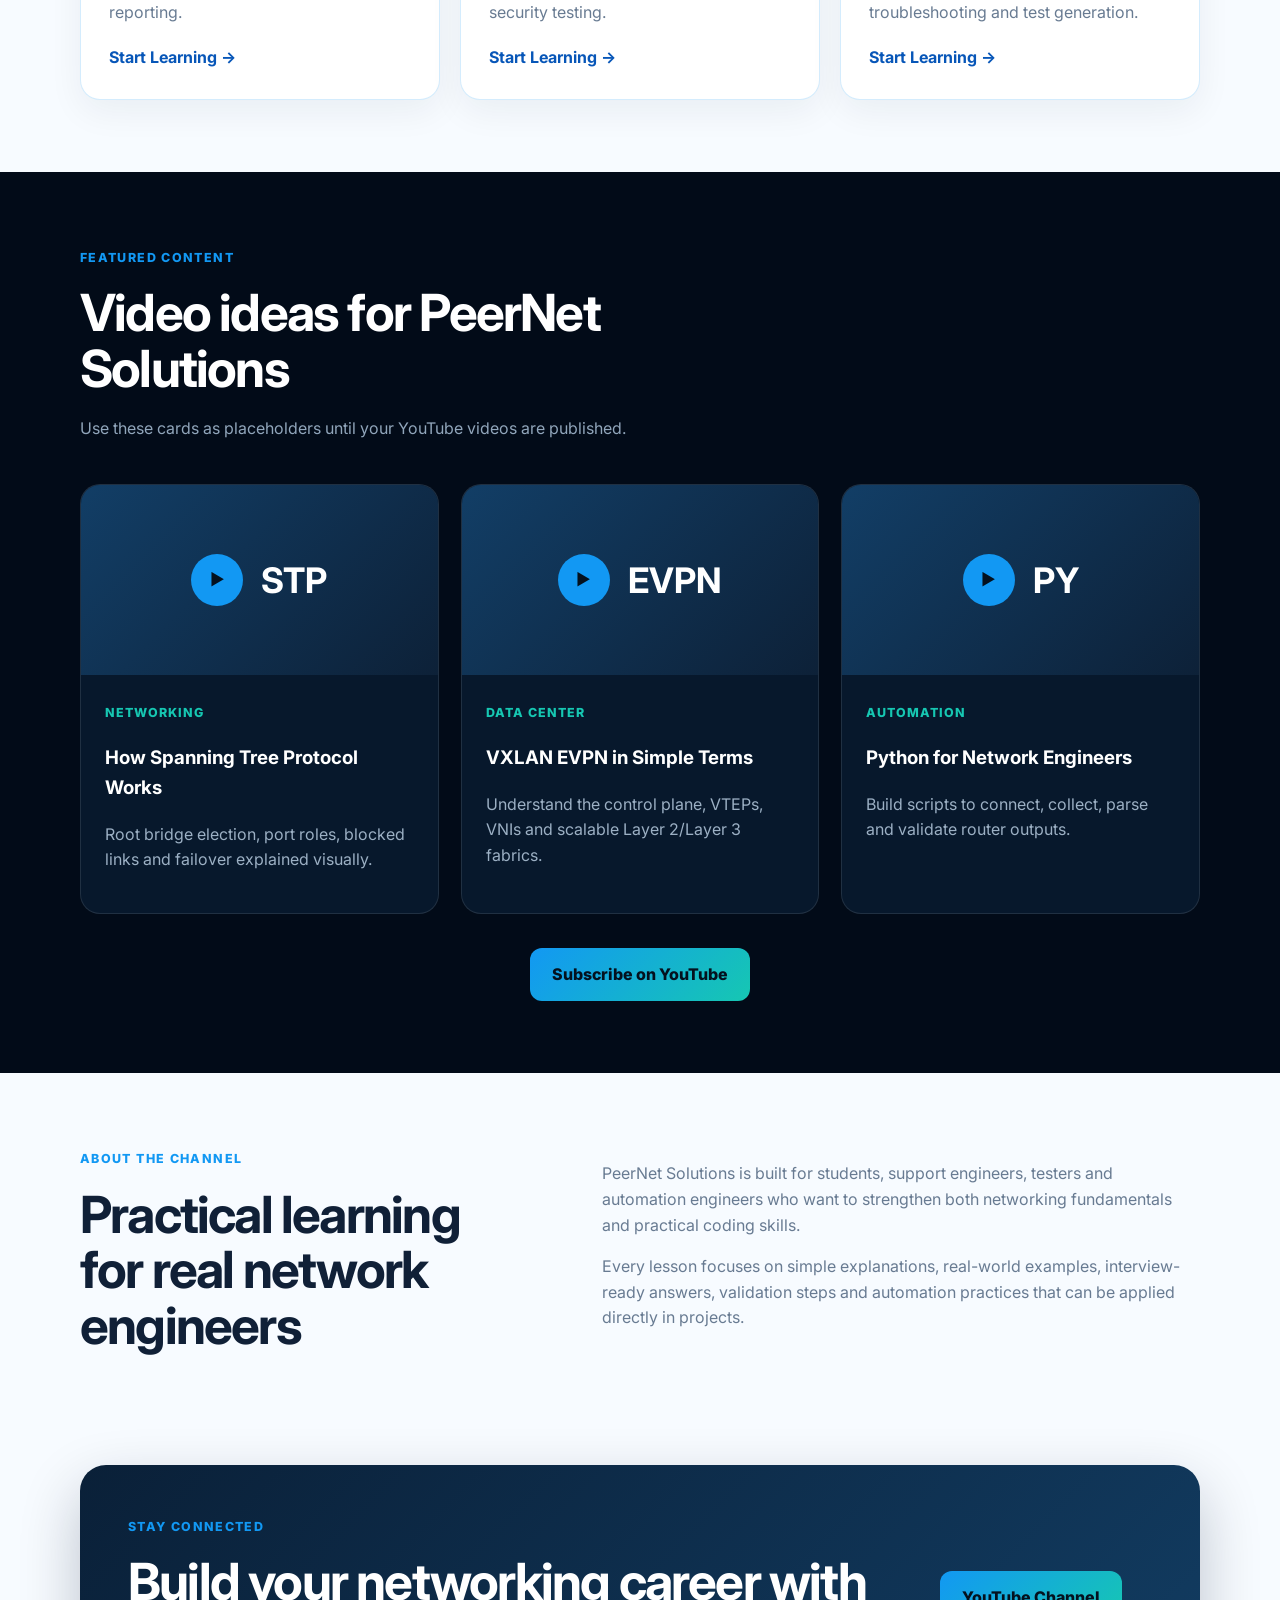
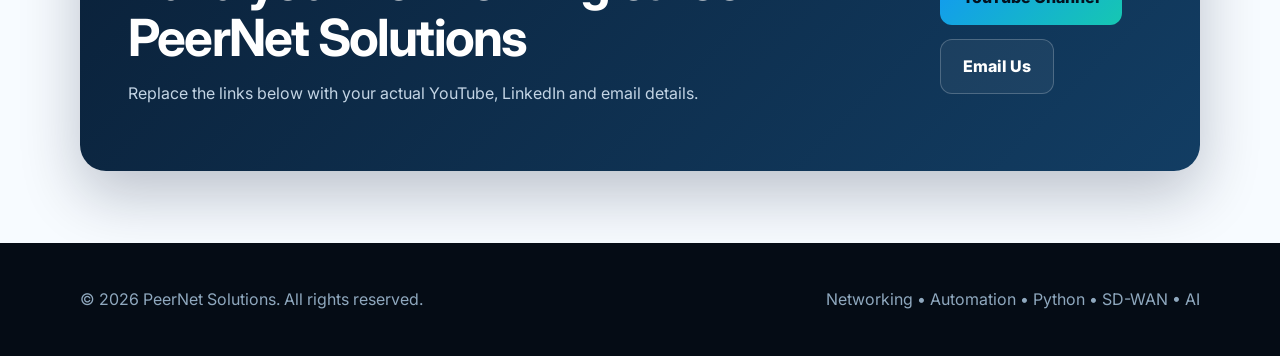
==== commit 908bad8f: "Update PeerNet website with responsive UI improvements" ====
--- a/index.html
+++ b/index.html
@@ -14,6 +14,13 @@
 <body>
   <header class="site-header">
   <div class="container nav-wrap">
+    <button
+      class="menu-toggle"
+      type="button"
+      aria-label="Toggle navigation"
+    >
+      ☰
+    </button>
     <a class="brand" href="#home" aria-label="PeerNet Solutions home">
       <img
         src="images/PeerNet Solutions.png"
@@ -21,7 +28,6 @@
         class="brand-logo"
       >
     </a>
-
     <nav class="nav-links" aria-label="Primary navigation">
       <a href="#home">Home</a>
       <a href="#topics">Topics</a>
@@ -29,7 +35,7 @@
       <a href="#about">About</a>
       <a href="#contact">Contact</a>
     </nav>
-        <button
+    <button
       id="themeToggle"
       class="theme-toggle"
       type="button"
--- a/styles.css
+++ b/styles.css
@@ -1,82 +1,98 @@
-/* :root {
-  --bg: #07111f;
-  --bg-soft: #0c1a2c;
-  --card: #10233b;
-  --text: #102037;
-  --muted: #607089;
-  --white: #ffffff;
-  --primary: #36a3ff;
-  --primary-dark: #1378c7;
-  --accent: #5eead4;
-  --border: rgba(16, 32, 55, 0.12);
-  --shadow: 0 24px 60px rgba(6, 19, 35, 0.16);
-} */
 :root {
   --bg: #020b18;
   --bg-soft: #07182c;
   --card: #0d223b;
-
   --text: #102037;
   --muted: #687b92;
   --white: #ffffff;
-
   --primary: #1298f3;
   --primary-dark: #0756b8;
   --accent: #16c7b2;
-
   --border: rgba(18, 152, 243, 0.18);
   --shadow: 0 24px 60px rgba(0, 16, 40, 0.24);
 }
-* { box-sizing: border-box; }
-html { scroll-behavior: smooth; }
-body { margin: 0; font-family: Inter, system-ui, sans-serif; color: var(--text); background: #f7fbff; line-height: 1.6; }
-/* body { margin: 0; font-family: Inter, system-ui, sans-serif; color: var(--text); background: #abb3be; line-height: 1.6; } */
-
-a { color: inherit; text-decoration: none; }
-.container { width: min(1120px, calc(100% - 40px)); margin: 0 auto; }
-.site-header { position: sticky; top: 0; z-index: 100; background: rgba(7,17,31,.88); backdrop-filter: blur(16px); border-bottom: 1px solid rgba(255,255,255,.08); }
+
+* {
+  box-sizing: border-box;
+}
+
+html {
+  scroll-behavior: smooth;
+}
+
+body {
+  margin: 0;
+  font-family: Inter, system-ui, sans-serif;
+  color: var(--text);
+  background: #f7fbff;
+  line-height: 1.6;
+}
+
+a {
+  color: inherit;
+  text-decoration: none;
+}
+
+section {
+  scroll-margin-top: 110px;
+}
+
+.container {
+  width: min(1120px, calc(100% - 40px));
+  margin: 0 auto;
+}
+
+/* Header and navigation */
+
+.site-header {
+  position: sticky;
+  top: 0;
+  z-index: 1000;
+  background: rgba(7, 17, 31, 0.92);
+  backdrop-filter: blur(16px);
+  border-bottom: 1px solid rgba(255, 255, 255, 0.08);
+}
+
 .nav-wrap {
   min-height: 95px;
   display: flex;
   align-items: center;
   justify-content: space-between;
   gap: 24px;
+  position: relative;
 }
 
 .brand {
   display: flex;
   align-items: center;
-  text-decoration: none;
   flex-shrink: 0;
 }
 
-/* .brand-logo {
+.brand-logo {
   display: block;
   width: 170px;
-  max-height: 100px;
+  max-height: 90px;
   height: auto;
   object-fit: contain;
-} */
-.brand-logo{
-    width:280px;
-    max-height:100px;
-    height:auto;
-    object-fit:contain;
-    transition:0.3s ease;
-}
-
-.brand-logo:hover{
-    transform:scale(1.03);
-}
-.btn-primary {
-  color: #ffffff;
-  background: linear-gradient(
-    135deg,
-    #0756b8,
-    #1298f3,
-    #16c7b2
-  );
-}
+  animation: logoGlow 3s ease-in-out infinite;
+  transition: transform 0.3s ease;
+}
+
+.brand-logo:hover {
+  transform: scale(1.03);
+}
+
+@keyframes logoGlow {
+  0%,
+  100% {
+    filter: drop-shadow(0 0 0 rgba(0, 168, 255, 0));
+  }
+
+  50% {
+    filter: drop-shadow(0 0 14px rgba(0, 168, 255, 0.85));
+  }
+}
+
 .nav-links {
   display: flex;
   align-items: center;
@@ -84,75 +100,459 @@
   color: #d9e8f7;
   font-weight: 600;
 }
-.nav-links a:hover { color: white; }
-.menu-toggle { display:none; background:none; border:0; color:white; font-size:28px; }
-.hero { color: white; background: radial-gradient(circle at 75% 20%, rgba(54,163,255,.28), transparent 34%), linear-gradient(135deg, #06101d, #0a2038); padding: 130px 0 110px; overflow:hidden; }
-.hero-grid { display:grid; grid-template-columns: 1.1fr .9fr; align-items:center; gap:70px; }
-.eyebrow { display:inline-block; color: var(--primary); font-weight:800; letter-spacing:.11em; text-transform:uppercase; font-size:.78rem; }
-.hero h1, .section h2 { margin:16px 0 20px; line-height:1.08; }
-.hero h1 { font-size: clamp(3rem, 7vw, 5.8rem); letter-spacing:-.055em; }
-.hero h1 span { color: var(--primary); }
-.hero p { font-size:1.08rem; color:#c7d8e8; max-width:670px; }
-.hero-actions, .contact-actions { display:flex; flex-wrap:wrap; gap:14px; margin-top:30px; }
-.btn { display:inline-flex; align-items:center; justify-content:center; padding:14px 22px; border-radius:12px; font-weight:800; transition:.2s ease; }
-.btn:hover { transform: translateY(-2px); }
-.btn-primary { color:#04111e; background:linear-gradient(135deg,var(--primary),var(--accent)); }
-.btn-secondary { color:inherit; border:1px solid rgba(255,255,255,.22); background:rgba(255,255,255,.05); }
-.hero-stats { display:flex; gap:34px; margin-top:44px; }
-.hero-stats div { display:flex; flex-direction:column; }
-.hero-stats strong { font-size:1.12rem; }
-.hero-stats span { color:#8fa8be; font-size:.82rem; }
-.network-card { position:relative; min-height:430px; border:1px solid rgba(255,255,255,.12); border-radius:28px; background:linear-gradient(145deg,rgba(255,255,255,.08),rgba(255,255,255,.02)); box-shadow:var(--shadow); }
-.node { position:absolute; z-index:3; width:72px; height:72px; display:grid; place-items:center; border-radius:18px; background:#0c243d; border:1px solid rgba(94,234,212,.45); box-shadow:0 0 32px rgba(54,163,255,.22); font-weight:800; }
-.core { left:50%; top:46%; transform:translate(-50%,-50%); background:linear-gradient(135deg,var(--primary),var(--accent)); color:#04111e; }
-.left-top{left:12%;top:14%}.right-top{right:12%;top:14%}.left-bottom{left:12%;bottom:12%}.right-bottom{right:12%;bottom:12%}
-.line { position:absolute; z-index:1; height:2px; background:linear-gradient(90deg,transparent,var(--primary),transparent); transform-origin:left center; }
-.l1{width:190px;left:22%;top:28%;transform:rotate(29deg)}.l2{width:190px;left:51%;top:28%;transform:rotate(151deg)}.l3{width:190px;left:22%;top:70%;transform:rotate(-29deg)}.l4{width:190px;left:51%;top:70%;transform:rotate(209deg)}.l5{width:270px;left:18%;top:50%;transform:rotate(90deg)}
-.pulse { position:absolute; width:11px; height:11px; border-radius:50%; background:var(--accent); box-shadow:0 0 18px var(--accent); animation:pulse 2.4s infinite ease-in-out; }.p1{left:26%;top:31%}.p2{right:26%;bottom:31%;animation-delay:1.2s}
-@keyframes pulse { 0%,100%{transform:scale(.8);opacity:.4}50%{transform:scale(1.45);opacity:1} }
-.section { padding:96px 0; }
-.section-heading {max-width: 700px;margin-top: 30px;margin-bottom: 42px;}
-.section h2 { font-size:clamp(2rem,4vw,3.4rem); letter-spacing:-.035em; }
-.section-heading p, .about-copy p { color:var(--muted); }
-.cards-grid { display:grid; grid-template-columns:repeat(3,1fr); gap:20px; }
-.topic-card { padding:28px; background:white; border:1px solid var(--border); border-radius:20px; box-shadow:0 12px 35px rgba(8,29,51,.06); }
-.topic-card span { color:var(--primary-dark); font-weight:800; }
-.topic-card h3 { margin:18px 0 10px; }
-.topic-card p { color:var(--muted); margin:0; }
-.section-dark { background:var(--bg); color:white; }
-.section-heading.light p { color:#91a6bb; }
-.video-grid { display:grid; grid-template-columns:repeat(3,1fr); gap:22px; }
-.video-card { overflow:hidden; border:1px solid rgba(255,255,255,.1); border-radius:20px; background:var(--bg-soft); }
-.video-thumb { min-height:190px; display:flex; align-items:center; justify-content:center; gap:18px; background:linear-gradient(135deg,#123e66,#0d2138); font-size:2.2rem; }
-.play { display:grid; place-items:center; width:52px; height:52px; border-radius:50%; background:var(--primary); color:#04111e; font-size:1rem; }
-.video-body { padding:24px; }
-.video-body span { color:var(--accent); font-size:.78rem; font-weight:800; text-transform:uppercase; letter-spacing:.08em; }
-.video-body p { color:#9cb0c4; }
-.center { text-align:center; margin-top:34px; }
-.about-grid { display:grid; grid-template-columns:.85fr 1.15fr; gap:80px; align-items:start; }
-.contact-section { padding-top:20px; }
-.contact-card { padding:48px; display:flex; align-items:center; justify-content:space-between; gap:30px; border-radius:26px; color:white; background:linear-gradient(135deg,#0a2038,#123d63); box-shadow:var(--shadow); }
-.contact-card h2 { margin-bottom:10px; }.contact-card p{color:#c3d4e4}.contact-card .btn-secondary{color:white}
-footer { background:#050c15; color:#8fa8be; padding:28px 0; }
-.footer-wrap { display:flex; justify-content:space-between; gap:20px; }
-@media(max-width:620px){.cards-grid,.video-grid{grid-template-columns:1fr}.hero{padding-top:70px}.hero-stats{flex-direction:column;gap:12px}.network-card{min-height:340px}.line{display:none}.contact-card{padding:30px}.footer-wrap{flex-direction:column}.container{width:min(100% - 26px,1120px)}}
-@media (max-width: 768px) {
-  .brand-logo {
-    width: 200px;
-    max-height: 75px;
-  }
-}
+
+.nav-links a {
+  transition: color 0.2s ease;
+}
+
+.nav-links a:hover {
+  color: var(--white);
+}
+
+.menu-toggle {
+  display: none;
+  background: none;
+  border: 0;
+  color: white;
+  font-size: 30px;
+  cursor: pointer;
+  padding: 6px;
+  line-height: 1;
+}
+
 .theme-toggle {
+  flex-shrink: 0;
+  width: 42px;
+  height: 42px;
+  margin-left: 0;
   background: transparent;
   border: 1px solid rgba(255, 255, 255, 0.25);
   color: white;
-  width: 42px;
-  height: 42px;
   border-radius: 12px;
   cursor: pointer;
   font-size: 20px;
-  margin-left: 20px;
-}
+}
+
+/* Hero */
+
+.hero {
+    color: white;
+    background:
+        radial-gradient(circle at 75% 20%, rgba(54,163,255,.28), transparent 34%),
+        linear-gradient(135deg, #06101d, #0a2038);
+    padding: 50px 0 90px;
+    overflow: hidden;
+}
+
+.hero-grid {
+  display: grid;
+  grid-template-columns: 1.1fr 0.9fr;
+  align-items: center;
+  gap: 70px;
+}
+
+.eyebrow {
+  display: inline-block;
+  color: var(--primary);
+  font-weight: 800;
+  letter-spacing: 0.11em;
+  text-transform: uppercase;
+  font-size: 0.78rem;
+}
+
+.hero h1,
+.section h2 {
+  margin: 16px 0 20px;
+  line-height: 1.08;
+}
+
+.hero h1 {
+  font-size: clamp(3rem, 7vw, 5.8rem);
+  letter-spacing: -0.055em;
+}
+
+.hero h1 span {
+  color: var(--primary);
+}
+
+.hero p {
+  max-width: 670px;
+  color: #c7d8e8;
+  font-size: 1.08rem;
+}
+
+.hero-actions,
+.contact-actions {
+  display: flex;
+  flex-wrap: wrap;
+  gap: 14px;
+  margin-top: 30px;
+}
+
+.btn {
+  display: inline-flex;
+  align-items: center;
+  justify-content: center;
+  padding: 14px 22px;
+  border-radius: 12px;
+  font-weight: 800;
+  transition: transform 0.2s ease;
+}
+
+.btn:hover {
+  transform: translateY(-2px);
+}
+
+.btn-primary {
+  color: #04111e;
+  background: linear-gradient(135deg, var(--primary), var(--accent));
+}
+
+.btn-secondary {
+  color: inherit;
+  border: 1px solid rgba(255, 255, 255, 0.22);
+  background: rgba(255, 255, 255, 0.05);
+}
+
+.hero-stats {
+  display: flex;
+  gap: 34px;
+  margin-top: 44px;
+}
+
+.hero-stats div {
+  display: flex;
+  flex-direction: column;
+}
+
+.hero-stats strong {
+  font-size: 1.12rem;
+}
+
+.hero-stats span {
+  color: #8fa8be;
+  font-size: 0.82rem;
+}
+
+/* Network illustration */
+
+.network-card {
+  position: relative;
+  min-height: 430px;
+  border: 1px solid rgba(255, 255, 255, 0.12);
+  border-radius: 28px;
+  background: linear-gradient(
+    145deg,
+    rgba(255, 255, 255, 0.08),
+    rgba(255, 255, 255, 0.02)
+  );
+  box-shadow: var(--shadow);
+}
+
+.node {
+  position: absolute;
+  z-index: 3;
+  width: 72px;
+  height: 72px;
+  display: grid;
+  place-items: center;
+  border-radius: 18px;
+  background: #0c243d;
+  border: 1px solid rgba(94, 234, 212, 0.45);
+  box-shadow: 0 0 32px rgba(54, 163, 255, 0.22);
+  font-weight: 800;
+}
+
+.core {
+  left: 50%;
+  top: 46%;
+  transform: translate(-50%, -50%);
+  background: linear-gradient(135deg, var(--primary), var(--accent));
+  color: #04111e;
+}
+
+.left-top {
+  left: 12%;
+  top: 14%;
+}
+
+.right-top {
+  right: 12%;
+  top: 14%;
+}
+
+.left-bottom {
+  left: 12%;
+  bottom: 12%;
+}
+
+.right-bottom {
+  right: 12%;
+  bottom: 12%;
+}
+
+.line {
+  position: absolute;
+  z-index: 1;
+  height: 2px;
+  background: linear-gradient(90deg, transparent, var(--primary), transparent);
+  transform-origin: left center;
+}
+
+.l1 {
+  width: 190px;
+  left: 22%;
+  top: 28%;
+  transform: rotate(29deg);
+}
+
+.l2 {
+  width: 190px;
+  left: 51%;
+  top: 28%;
+  transform: rotate(151deg);
+}
+
+.l3 {
+  width: 190px;
+  left: 22%;
+  top: 70%;
+  transform: rotate(-29deg);
+}
+
+.l4 {
+  width: 190px;
+  left: 51%;
+  top: 70%;
+  transform: rotate(209deg);
+}
+
+.l5 {
+  width: 270px;
+  left: 18%;
+  top: 50%;
+  transform: rotate(90deg);
+}
+
+.pulse {
+  position: absolute;
+  width: 11px;
+  height: 11px;
+  border-radius: 50%;
+  background: var(--accent);
+  box-shadow: 0 0 18px var(--accent);
+  animation: topologyPulse 2.4s infinite ease-in-out;
+}
+
+.p1 {
+  left: 26%;
+  top: 31%;
+}
+
+.p2 {
+  right: 26%;
+  bottom: 31%;
+  animation-delay: 1.2s;
+}
+
+@keyframes topologyPulse {
+  0%,
+  100% {
+    transform: scale(0.8);
+    opacity: 0.4;
+  }
+
+  50% {
+    transform: scale(1.45);
+    opacity: 1;
+  }
+}
+
+/* General sections */
+
+.section {
+  width: 100%;
+  height: auto;
+  min-height: auto;
+  margin: 0;
+  padding: 72px 0;
+  overflow: visible;
+}
+
+.section-heading {
+  max-width: 700px;
+  margin-bottom: 42px;
+}
+
+.section h2 {
+  font-size: clamp(2rem, 4vw, 3.4rem);
+  letter-spacing: -0.035em;
+}
+
+.section-heading p,
+.about-copy p {
+  color: var(--muted);
+}
+
+.cards-grid {
+  display: grid;
+  grid-template-columns: repeat(3, 1fr);
+  gap: 20px;
+}
+
+.topic-card {
+  display: block;
+  padding: 28px;
+  background: white;
+  border: 1px solid var(--border);
+  border-radius: 20px;
+  box-shadow: 0 12px 35px rgba(8, 29, 51, 0.06);
+  transition: transform 0.2s ease, box-shadow 0.2s ease;
+}
+
+.topic-card:hover {
+  transform: translateY(-5px);
+  box-shadow: 0 18px 45px rgba(8, 29, 51, 0.12);
+}
+
+.topic-card span {
+  color: var(--primary-dark);
+  font-weight: 800;
+}
+
+.topic-card h3 {
+  margin: 18px 0 10px;
+}
+
+.topic-card p {
+  margin: 0;
+  color: var(--muted);
+}
+
+.topic-card strong {
+  display: inline-block;
+  margin-top: 20px;
+  color: var(--primary-dark);
+}
+
+/* Video section */
+
+.section-dark {
+  background: var(--bg);
+  color: white;
+}
+
+.section-heading.light p {
+  color: #91a6bb;
+}
+
+.video-grid {
+  display: grid;
+  grid-template-columns: repeat(3, 1fr);
+  gap: 22px;
+}
+
+.video-card {
+  overflow: hidden;
+  border: 1px solid rgba(255, 255, 255, 0.1);
+  border-radius: 20px;
+  background: var(--bg-soft);
+}
+
+.video-thumb {
+  min-height: 190px;
+  display: flex;
+  align-items: center;
+  justify-content: center;
+  gap: 18px;
+  background: linear-gradient(135deg, #123e66, #0d2138);
+  font-size: 2.2rem;
+}
+
+.play {
+  display: grid;
+  place-items: center;
+  width: 52px;
+  height: 52px;
+  border-radius: 50%;
+  background: var(--primary);
+  color: #04111e;
+  font-size: 1rem;
+}
+
+.video-body {
+  padding: 24px;
+}
+
+.video-body span {
+  color: var(--accent);
+  font-size: 0.78rem;
+  font-weight: 800;
+  text-transform: uppercase;
+  letter-spacing: 0.08em;
+}
+
+.video-body p {
+  color: #9cb0c4;
+}
+
+.center {
+  margin-top: 34px;
+  text-align: center;
+}
+
+/* About and contact */
+
+.about-grid {
+  display: grid;
+  grid-template-columns: 0.85fr 1.15fr;
+  gap: 80px;
+  align-items: start;
+}
+
+.contact-section {
+  padding-top: 20px;
+}
+
+.contact-card {
+  padding: 48px;
+  display: flex;
+  align-items: center;
+  justify-content: space-between;
+  gap: 30px;
+  border-radius: 26px;
+  color: white;
+  background: linear-gradient(135deg, #0a2038, #123d63);
+  box-shadow: var(--shadow);
+}
+
+.contact-card h2 {
+  margin-bottom: 10px;
+}
+
+.contact-card p {
+  color: #c3d4e4;
+}
+
+.contact-card .btn-secondary {
+  color: white;
+}
+
+/* Footer */
+
+footer {
+  padding: 28px 0;
+  background: #050c15;
+  color: #8fa8be;
+}
+
+.footer-wrap {
+  display: flex;
+  justify-content: space-between;
+  gap: 20px;
+}
+
+/* Theme */
 
 body.light-theme {
   background: #f7fbff;
@@ -176,9 +576,19 @@
 
 body.dark-theme .topic-card p,
 body.dark-theme .section-heading p,
-body.dark-theme .about-copy p {
+body.dark-theme .about-copy p,
+body.dark-theme .lesson-content p,
+body.dark-theme .lesson-content li {
   color: #9fb4c9;
 }
+
+body.dark-theme .lesson-menu {
+  background: #0d223b;
+  color: #ffffff;
+}
+
+/* Topic pages */
+
 .lesson-hero {
   padding: 90px 0 70px;
   color: white;
@@ -212,7 +622,7 @@
 
 .lesson-menu {
   position: sticky;
-  top: 105px;
+  top: 115px;
   padding: 24px;
   background: white;
   border: 1px solid var(--border);
@@ -237,7 +647,7 @@
 
 .lesson-content section {
   margin-bottom: 65px;
-  scroll-margin-top: 110px;
+  scroll-margin-top: 120px;
 }
 
 .lesson-content h2 {
@@ -267,32 +677,58 @@
   font-family: Consolas, Monaco, monospace;
 }
 
-.topic-card {
-  display: block;
-  transition: transform 0.2s ease, box-shadow 0.2s ease;
-}
-
-.topic-card:hover {
-  transform: translateY(-5px);
-  box-shadow: 0 18px 45px rgba(8, 29, 51, 0.12);
-}
-
-.topic-card strong {
-  display: inline-block;
-  margin-top: 20px;
-  color: var(--primary-dark);
-}
+/* Tablet and mobile navigation */
+
 @media (max-width: 900px) {
-  .lesson-layout {
-    grid-template-columns: 1fr;
-  }
-
-  .lesson-menu {
-    position: static;
-  }
-}
-
-@media (max-width: 900px) {
+  .nav-wrap {
+    min-height: 82px;
+    gap: 12px;
+  }
+
+  .menu-toggle {
+    display: block;
+    order: 1;
+  }
+
+  .brand {
+    order: 2;
+    margin-left: 4px;
+  }
+
+  .brand-logo {
+    width: 135px;
+    max-height: 70px;
+  }
+
+  .theme-toggle {
+    order: 3;
+    margin-left: auto;
+  }
+
+  .nav-links {
+    display: none;
+    position: absolute;
+    top: 82px;
+    left: 0;
+    right: 0;
+    z-index: 1100;
+    padding: 18px 20px;
+    background: #07111f;
+    border-top: 1px solid rgba(255, 255, 255, 0.08);
+    flex-direction: column;
+    align-items: flex-start;
+    gap: 10px;
+  }
+
+  .nav-links.open {
+    display: flex;
+  }
+
+  .nav-links a {
+    width: 100%;
+    padding: 10px 0;
+  }
+
   .hero-grid,
   .about-grid {
     grid-template-columns: 1fr;
@@ -312,46 +748,83 @@
     flex-direction: column;
   }
 
+  .lesson-layout {
+    grid-template-columns: 1fr;
+  }
+
+  .lesson-menu {
+    position: static;
+  }
+}
+
+@media (max-width: 620px) {
+  .container {
+    width: min(100% - 26px, 1120px);
+  }
+
+  .site-header {
+    position: sticky;
+  }
+
+  .nav-wrap {
+    min-height: 76px;
+  }
+
+  .brand-logo {
+    width: 118px;
+    max-height: 62px;
+  }
+
+  .menu-toggle {
+    font-size: 28px;
+  }
+
+  .theme-toggle {
+    width: 38px;
+    height: 38px;
+    font-size: 18px;
+  }
+
   .nav-links {
+    top: 76px;
+  }
+
+  .hero {
+    padding: 1px 0 60px;
+  }
+
+  .hero h1 {
+    font-size: clamp(2.5rem, 12vw, 4rem);
+  }
+
+  .hero-stats {
+    flex-direction: column;
+    gap: 12px;
+  }
+
+  .cards-grid,
+  .video-grid {
+    grid-template-columns: 1fr;
+  }
+
+  .network-card {
+    min-height: 340px;
+  }
+
+  .line {
     display: none;
-    position: absolute;
-    top: 95px;
-    left: 0;
-    right: 0;
-    padding: 20px;
-    background: #07111f;
+  }
+
+  .contact-card {
+    padding: 30px;
+  }
+
+  .footer-wrap {
     flex-direction: column;
   }
 
-  .nav-links.open {
-    display: flex;
-  }
-
-  .menu-toggle {
-    display: block;
-  }
-}
-/* Logo Animarion */
-.brand-logo{
-
-width:170px;
-
-animation:pulse 3s infinite;
-
-}
-
-@keyframes pulse{
-
-0%{
-filter:drop-shadow(0 0 0px #00a8ff);
-}
-
-50%{
-filter:drop-shadow(0 0 18px #00a8ff);
-}
-
-100%{
-filter:drop-shadow(0 0 0px #00a8ff);
-}
-
-}+  .lesson-content pre {
+    padding: 16px;
+    font-size: 0.86rem;
+  }
+}
